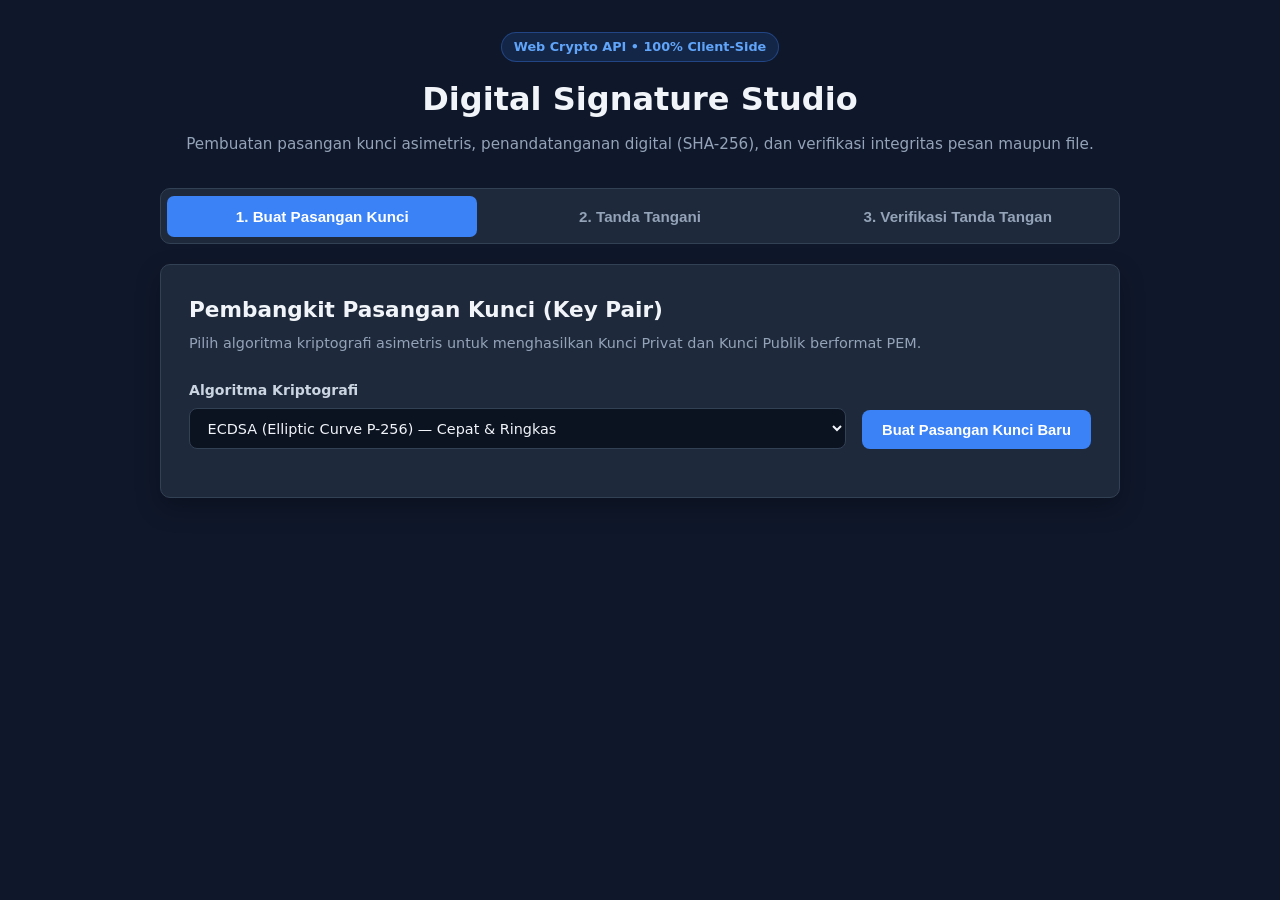
==== index.html @ 4bc34e7a "terbaru" ====
<!DOCTYPE html>
<html lang="id">
<head>
  <meta charset="UTF-8" />
  <meta name="viewport" content="width=device-width, initial-scale=1.0" />
  <title>Digital Signature Studio — Web Crypto API</title>
  <link rel="stylesheet" href="style.css" />
</head>
<body>
  <div class="container">
    <header class="app-header">
      <div class="badge">Web Crypto API • 100% Client-Side</div>
      <h1>Digital Signature Studio</h1>
      <p>Pembuatan pasangan kunci asimetris, penandatanganan digital (SHA-256), dan verifikasi integritas pesan maupun file.</p>
    </header>

    <!-- Navigasi Tab -->
    <nav class="tabs" role="tablist">
      <button class="tab-btn active" data-tab="tab-keygen">1. Buat Pasangan Kunci</button>
      <button class="tab-btn" data-tab="tab-sign">2. Tanda Tangani</button>
      <button class="tab-btn" data-tab="tab-verify">3. Verifikasi Tanda Tangan</button>
    </nav>

    <!-- TAB 1: KEY GENERATION -->
    <section id="tab-keygen" class="tab-panel active">
      <div class="card">
        <h2>Pembangkit Pasangan Kunci (Key Pair)</h2>
        <p class="subtitle">Pilih algoritma kriptografi asimetris untuk menghasilkan Kunci Privat dan Kunci Publik berformat PEM.</p>

        <div class="control-row">
          <div class="form-group">
            <label for="keygen-algo">Algoritma Kriptografi</label>
            <select id="keygen-algo">
              <option value="ECDSA">ECDSA (Elliptic Curve P-256) — Cepat & Ringkas</option>
              <option value="RSA-PSS">RSA-PSS (2048-bit) — Standar Klasik</option>
            </select>
          </div>
          <button id="btn-generate-keys" class="btn primary">Buat Pasangan Kunci Baru</button>
        </div>

        <div id="keygen-output" class="hidden">
          <div class="grid-2">
            <div class="form-group">
              <div class="label-row">
                <label for="gen-public-key">Kunci Publik (Public Key - SPKI PEM)</label>
                <div class="mini-actions">
                  <button class="btn-sm" data-copy="gen-public-key">Salin</button>
                  <button class="btn-sm" id="dl-public-key">Unduh .pem</button>
                </div>
              </div>
              <textarea id="gen-public-key" rows="9" readonly></textarea>
            </div>

            <div class="form-group">
              <div class="label-row">
                <label for="gen-private-key">Kunci Privat (Private Key - PKCS#8 PEM)</label>
                <div class="mini-actions">
                  <button class="btn-sm" data-copy="gen-private-key">Salin</button>
                  <button class="btn-sm" id="dl-private-key">Unduh .pem</button>
                </div>
              </div>
              <textarea id="gen-private-key" rows="9" readonly></textarea>
            </div>
          </div>

          <div class="action-bar">
            <button id="btn-autofill-keys" class="btn secondary">Gunakan Kunci Ini di Tab Tanda Tangan & Verifikasi →</button>
          </div>
        </div>
      </div>
    </section>

    <!-- TAB 2: SIGNING -->
    <section id="tab-sign" class="tab-panel">
      <div class="card">
        <h2>Tanda Tangani Pesan atau File</h2>
        <p class="subtitle">Data akan di-hash menggunakan <strong>SHA-256</strong> lalu dienkripsi dengan Kunci Privat Anda.</p>

        <div class="grid-2">
          <div class="form-group">
            <label for="sign-algo">Algoritma Kunci</label>
            <select id="sign-algo">
              <option value="ECDSA">ECDSA (P-256)</option>
              <option value="RSA-PSS">RSA-PSS (2048-bit)</option>
            </select>
          </div>
          <div class="form-group">
            <label>Jenis Input Data</label>
            <div class="radio-group">
              <label><input type="radio" name="sign-input-type" value="text" checked /> Teks Pesan</label>
              <label><input type="radio" name="sign-input-type" value="file" /> File / Dokumen</label>
            </div>
          </div>
        </div>

        <div id="sign-text-box" class="form-group">
          <label for="sign-message">Pesan yang Akan Ditandatangani</label>
          <textarea id="sign-message" rows="4" placeholder="Ketik pesan atau isi dokumen di sini...">Saya menyetujui transaksi sebesar Rp 5.000.000 pada tanggal 24 November 2026.</textarea>
        </div>

        <div id="sign-file-box" class="form-group hidden">
          <label for="sign-file">Pilih File</label>
          <input type="file" id="sign-file" />
          <small id="sign-file-info" class="muted">Belum ada file dipilih.</small>
        </div>

        <div class="hash-preview">
          <span>SHA-256 Digest:</span>
          <code id="sign-sha256-preview">-</code>
        </div>

        <div class="form-group">
          <label for="sign-private-key">Kunci Privat Pengirim (PEM)</label>
          <textarea id="sign-private-key" rows="6" placeholder="-----BEGIN PRIVATE KEY----- ..."></textarea>
        </div>

        <button id="btn-sign" class="btn primary">Buat Tanda Tangan Digital</button>

        <div id="sign-result" class="result-box hidden">
          <div class="form-group">
            <div class="label-row">
              <label for="sign-output-b64">Hasil Tanda Tangan (Base64)</label>
              <button class="btn-sm" data-copy="sign-output-b64">Salin Base64</button>
            </div>
            <textarea id="sign-output-b64" rows="3" readonly></textarea>
          </div>

          <div class="form-group">
            <div class="label-row">
              <label for="sign-output-hex">Hasil Tanda Tangan (Hexadecimal)</label>
              <button class="btn-sm" data-copy="sign-output-hex">Salin Hex</button>
            </div>
            <textarea id="sign-output-hex" rows="2" readonly></textarea>
          </div>

          <div class="action-bar">
            <button id="btn-send-to-verify" class="btn secondary">Kirim ke Tab Verifikasi →</button>
            <button id="btn-download-bundle" class="btn outline">Unduh Paket Bukti (.json)</button>
          </div>
        </div>
      </div>
    </section>

    <!-- TAB 3: VERIFY -->
    <section id="tab-verify" class="tab-panel">
      <div class="card">
        <h2>Verifikasi Tanda Tangan Digital</h2>
        <p class="subtitle">Periksa apakah pesan/file benar-benar berasal dari pemilik kunci dan belum dimodifikasi.</p>

        <div class="grid-2">
          <div class="form-group">
            <label for="verify-algo">Algoritma Kunci</label>
            <select id="verify-algo">
              <option value="ECDSA">ECDSA (P-256)</option>
              <option value="RSA-PSS">RSA-PSS (2048-bit)</option>
            </select>
          </div>
          <div class="form-group">
            <label>Jenis Data yang Diverifikasi</label>
            <div class="radio-group">
              <label><input type="radio" name="verify-input-type" value="text" checked /> Teks Pesan</label>
              <label><input type="radio" name="verify-input-type" value="file" /> File / Dokumen</label>
            </div>
          </div>
        </div>

        <div id="verify-text-box" class="form-group">
          <div class="label-row">
            <label for="verify-message">Pesan yang Diterima</label>
            <button id="btn-tamper-test" class="btn-sm warn" title="Ubah 1 karakter untuk menguji deteksi manipulasi">Uji Tampering (Ubah 1 Karakter)</button>
          </div>
          <textarea id="verify-message" rows="4" placeholder="Masukkan pesan yang ingin diverifikasi..."></textarea>
        </div>

        <div id="verify-file-box" class="form-group hidden">
          <label for="verify-file">Pilih File yang Diterima</label>
          <input type="file" id="verify-file" />
          <small id="verify-file-info" class="muted">Belum ada file dipilih.</small>
        </div>

        <div class="form-group">
          <label for="verify-public-key">Kunci Publik Pengirim (PEM)</label>
          <textarea id="verify-public-key" rows="6" placeholder="-----BEGIN PUBLIC KEY----- ..."></textarea>
        </div>

        <div class="form-group">
          <label for="verify-signature">Tanda Tangan Digital (Base64 atau Hex)</label>
          <textarea id="verify-signature" rows="3" placeholder="Tempel tanda tangan digital di sini..."></textarea>
        </div>

        <button id="btn-verify" class="btn primary">Verifikasi Keaslian</button>

        <div id="verify-status" class="status-banner hidden"></div>
      </div>
    </section>

    <div id="toast" class="toast">Tersalin ke clipboard!</div>
  </div>

  <script src="app.js"></script>
</body>
</html>
---- style.css ----
:root {
  --bg: #0f172a;
  --surface: #1e293b;
  --surface-alt: #0b1220;
  --border: #334155;
  --text: #f1f5f9;
  --muted: #94a3b8;
  --primary: #3b82f6;
  --primary-hover: #2563eb;
  --secondary: #10b981;
  --warn: #f59e0b;
  --danger: #ef4444;
  --radius: 10px;
}

* {
  box-sizing: border-box;
  margin: 0;
  padding: 0;
}

body {
  font-family: 'Segoe UI', system-ui, -apple-system, sans-serif;
  background-color: var(--bg);
  color: var(--text);
  line-height: 1.6;
  padding: 2rem 1rem;
}

.container {
  max-width: 960px;
  margin: 0 auto;
}

.app-header {
  text-align: center;
  margin-bottom: 2rem;
}

.badge {
  display: inline-block;
  background: rgba(59, 130, 246, 0.15);
  color: #60a5fa;
  border: 1px solid rgba(59, 130, 246, 0.35);
  padding: 0.25rem 0.75rem;
  border-radius: 999px;
  font-size: 0.8rem;
  font-weight: 600;
  margin-bottom: 0.75rem;
}

.app-header h1 {
  font-size: 2rem;
  margin-bottom: 0.4rem;
}

.app-header p {
  color: var(--muted);
  font-size: 0.95rem;
}

/* Tabs */
.tabs {
  display: flex;
  gap: 0.5rem;
  margin-bottom: 1.25rem;
  background: var(--surface);
  padding: 0.4rem;
  border-radius: var(--radius);
  border: 1px solid var(--border);
}

.tab-btn {
  flex: 1;
  background: transparent;
  border: none;
  color: var(--muted);
  padding: 0.75rem 1rem;
  font-size: 0.95rem;
  font-weight: 600;
  border-radius: 7px;
  cursor: pointer;
  transition: all 0.2s ease;
}

.tab-btn:hover {
  color: var(--text);
  background: rgba(255, 255, 255, 0.04);
}

.tab-btn.active {
  background: var(--primary);
  color: #fff;
}

.tab-panel {
  display: none;
}

.tab-panel.active {
  display: block;
}

/* Card & Form */
.card {
  background: var(--surface);
  border: 1px solid var(--border);
  border-radius: var(--radius);
  padding: 1.75rem;
  box-shadow: 0 10px 25px rgba(0, 0, 0, 0.25);
}

.card h2 {
  font-size: 1.35rem;
  margin-bottom: 0.25rem;
}

.subtitle {
  color: var(--muted);
  font-size: 0.9rem;
  margin-bottom: 1.5rem;
}

.grid-2 {
  display: grid;
  grid-template-columns: 1fr 1fr;
  gap: 1.25rem;
}

.control-row {
  display: flex;
  gap: 1rem;
  align-items: flex-end;
  margin-bottom: 1.25rem;
}

.control-row .form-group {
  flex: 1;
  margin-bottom: 0;
}

.form-group {
  margin-bottom: 1.25rem;
}

label {
  display: block;
  font-size: 0.88rem;
  font-weight: 600;
  margin-bottom: 0.45rem;
  color: #cbd5e1;
}

.label-row {
  display: flex;
  justify-content: space-between;
  align-items: center;
  margin-bottom: 0.45rem;
}

.label-row label {
  margin-bottom: 0;
}

select,
textarea,
input[type="file"] {
  width: 100%;
  background: var(--surface-alt);
  border: 1px solid var(--border);
  color: var(--text);
  border-radius: 8px;
  padding: 0.65rem 0.85rem;
  font-size: 0.9rem;
  font-family: inherit;
}

textarea {
  font-family: 'Consolas', 'Fira Code', monospace;
  font-size: 0.82rem;
  resize: vertical;
}

select:focus,
textarea:focus {
  outline: none;
  border-color: var(--primary);
}

.radio-group {
  display: flex;
  gap: 1.25rem;
  padding: 0.55rem 0;
}

.radio-group label {
  display: flex;
  align-items: center;
  gap: 0.4rem;
  font-weight: 500;
  cursor: pointer;
  margin-bottom: 0;
}

/* Hash Preview */
.hash-preview {
  background: var(--surface-alt);
  border: 1px dashed var(--border);
  padding: 0.7rem 0.9rem;
  border-radius: 8px;
  margin-bottom: 1.25rem;
  font-size: 0.83rem;
  display: flex;
  flex-wrap: wrap;
  gap: 0.5rem;
  align-items: center;
}

.hash-preview span {
  color: var(--muted);
  font-weight: 600;
}

.hash-preview code {
  color: #38bdf8;
  word-break: break-all;
  font-family: 'Consolas', monospace;
}

/* Buttons */
.btn {
  padding: 0.72rem 1.25rem;
  border: none;
  border-radius: 8px;
  font-size: 0.92rem;
  font-weight: 600;
  cursor: pointer;
  transition: background 0.2s ease, transform 0.1s ease;
}

.btn:active {
  transform: scale(0.99);
}

.btn.primary {
  background: var(--primary);
  color: #fff;
}

.btn.primary:hover {
  background: var(--primary-hover);
}

.btn.secondary {
  background: var(--secondary);
  color: #052e16;
}

.btn.secondary:hover {
  background: #059669;
  color: #fff;
}

.btn.outline {
  background: transparent;
  border: 1px solid var(--border);
  color: var(--text);
}

.btn.outline:hover {
  border-color: var(--primary);
  color: #60a5fa;
}

.mini-actions {
  display: flex;
  gap: 0.4rem;
}

.btn-sm {
  background: #334155;
  color: #f8fafc;
  border: none;
  padding: 0.28rem 0.6rem;
  border-radius: 5px;
  font-size: 0.76rem;
  cursor: pointer;
}

.btn-sm:hover {
  background: #475569;
}

.btn-sm.warn {
  background: rgba(245, 158, 11, 0.2);
  color: #fbbf24;
  border: 1px solid rgba(245, 158, 11, 0.4);
}

.action-bar {
  display: flex;
  flex-wrap: wrap;
  gap: 0.75rem;
  margin-top: 1rem;
}

.result-box {
  margin-top: 1.5rem;
  padding-top: 1.5rem;
  border-top: 1px solid var(--border);
}

/* Status Banner */
.status-banner {
  margin-top: 1.5rem;
  padding: 1rem 1.25rem;
  border-radius: 8px;
  font-weight: 600;
  font-size: 0.95rem;
}

.status-banner.valid {
  background: rgba(16, 185, 129, 0.15);
  border: 1px solid var(--secondary);
  color: #34d399;
}

.status-banner.invalid {
  background: rgba(239, 68, 68, 0.15);
  border: 1px solid var(--danger);
  color: #f87171;
}

.muted {
  color: var(--muted);
  display: block;
  margin-top: 0.35rem;
}

.hidden {
  display: none !important;
}

/* Toast */
.toast {
  position: fixed;
  bottom: 1.5rem;
  right: 1.5rem;
  background: #10b981;
  color: #052e16;
  font-weight: 700;
  padding: 0.7rem 1.2rem;
  border-radius: 8px;
  box-shadow: 0 8px 20px rgba(0, 0, 0, 0.4);
  opacity: 0;
  pointer-events: none;
  transition: opacity 0.25s ease;
}

.toast.show {
  opacity: 1;
}

@media (max-width: 720px) {
  .grid-2,
  .control-row,
  .tabs {
    grid-template-columns: 1fr;
    flex-direction: column;
  }
}
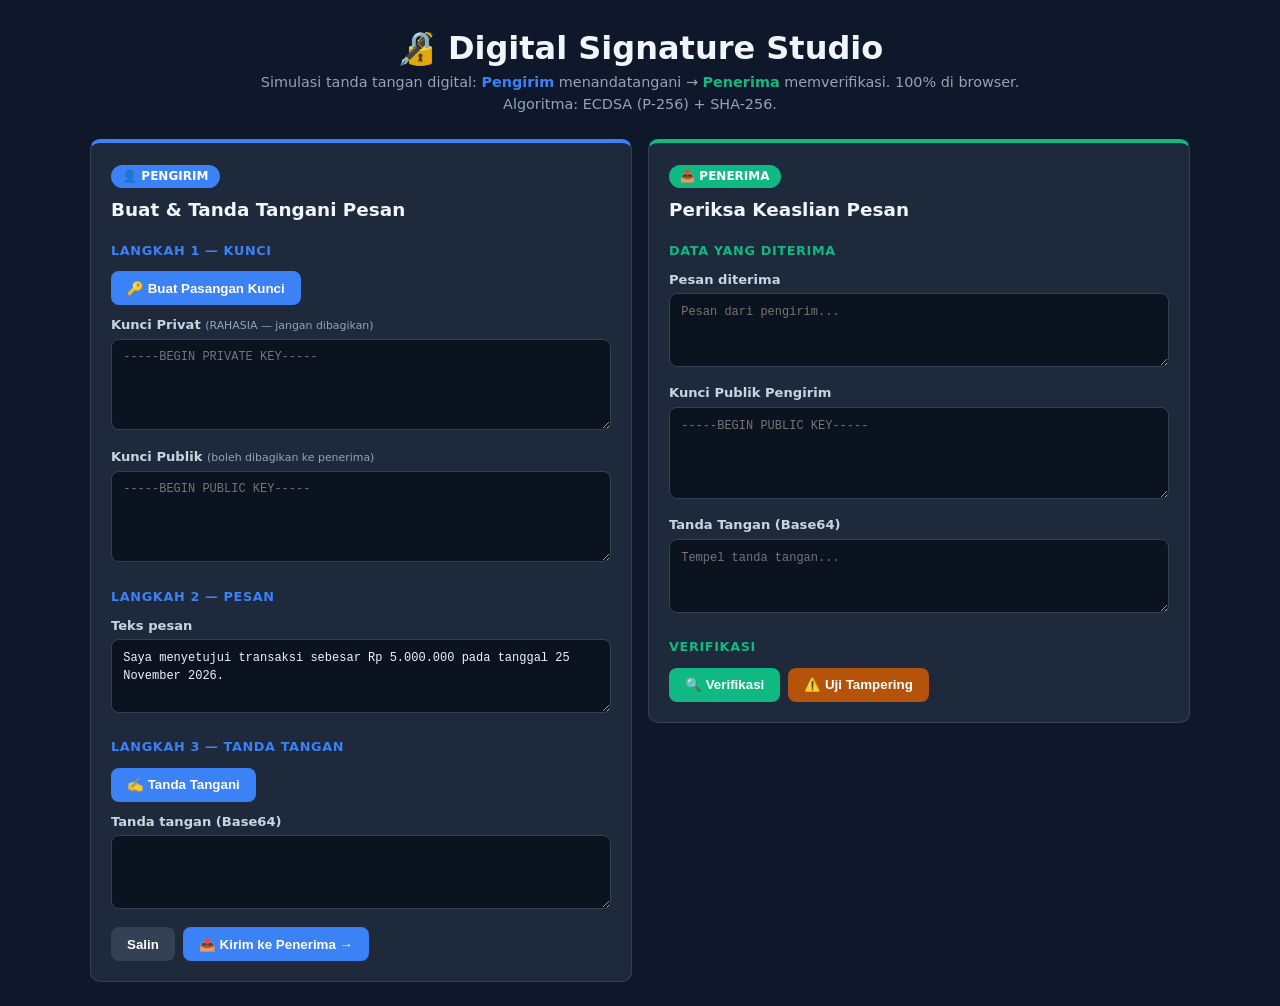
==== commit db443495: "Update app.js, index.html, and style.css" ====
--- a/index.html
+++ b/index.html
@@ -1,202 +1,68 @@
 <!DOCTYPE html>
 <html lang="id">
 <head>
-  <meta charset="UTF-8" />
-  <meta name="viewport" content="width=device-width, initial-scale=1.0" />
-  <title>Digital Signature Studio — Web Crypto API</title>
-  <link rel="stylesheet" href="style.css" />
+<meta charset="UTF-8">
+<meta name="viewport" content="width=device-width, initial-scale=1">
+<title>Digital Signature Studio</title>
+<link rel="stylesheet" href="style.css">
 </head>
 <body>
-  <div class="container">
-    <header class="app-header">
-      <div class="badge">Web Crypto API • 100% Client-Side</div>
-      <h1>Digital Signature Studio</h1>
-      <p>Pembuatan pasangan kunci asimetris, penandatanganan digital (SHA-256), dan verifikasi integritas pesan maupun file.</p>
-    </header>
+<div class="wrap">
+<header>
+  <h1>🔏 Digital Signature Studio</h1>
+  <p>Simulasi tanda tangan digital: <b style="color:var(--s)">Pengirim</b> menandatangani → <b style="color:var(--r)">Penerima</b> memverifikasi. 100% di browser.<br>Algoritma: ECDSA (P-256) + SHA-256.</p>
+</header>
 
-    <!-- Navigasi Tab -->
-    <nav class="tabs" role="tablist">
-      <button class="tab-btn active" data-tab="tab-keygen">1. Buat Pasangan Kunci</button>
-      <button class="tab-btn" data-tab="tab-sign">2. Tanda Tangani</button>
-      <button class="tab-btn" data-tab="tab-verify">3. Verifikasi Tanda Tangan</button>
-    </nav>
+<div class="grid">
+  <!-- PENGIRIM -->
+  <section class="card sender">
+    <span class="role">👤 PENGIRIM</span>
+    <h2>Buat & Tanda Tangani Pesan</h2>
 
-    <!-- TAB 1: KEY GENERATION -->
-    <section id="tab-keygen" class="tab-panel active">
-      <div class="card">
-        <h2>Pembangkit Pasangan Kunci (Key Pair)</h2>
-        <p class="subtitle">Pilih algoritma kriptografi asimetris untuk menghasilkan Kunci Privat dan Kunci Publik berformat PEM.</p>
+    <h3>Langkah 1 — Kunci</h3>
+    <div class="row"><button id="gen">🔑 Buat Pasangan Kunci</button></div>
+    <label>Kunci Privat <small>(RAHASIA — jangan dibagikan)</small></label>
+    <textarea id="s-priv" rows="4" placeholder="-----BEGIN PRIVATE KEY-----"></textarea>
+    <label>Kunci Publik <small>(boleh dibagikan ke penerima)</small></label>
+    <textarea id="s-pub" rows="4" placeholder="-----BEGIN PUBLIC KEY-----"></textarea>
 
-        <div class="control-row">
-          <div class="form-group">
-            <label for="keygen-algo">Algoritma Kriptografi</label>
-            <select id="keygen-algo">
-              <option value="ECDSA">ECDSA (Elliptic Curve P-256) — Cepat & Ringkas</option>
-              <option value="RSA-PSS">RSA-PSS (2048-bit) — Standar Klasik</option>
-            </select>
-          </div>
-          <button id="btn-generate-keys" class="btn primary">Buat Pasangan Kunci Baru</button>
-        </div>
+    <h3>Langkah 2 — Pesan</h3>
+    <label>Teks pesan</label>
+    <textarea id="s-msg" rows="3">Saya menyetujui transaksi sebesar Rp 5.000.000 pada tanggal 25 November 2026.</textarea>
 
-        <div id="keygen-output" class="hidden">
-          <div class="grid-2">
-            <div class="form-group">
-              <div class="label-row">
-                <label for="gen-public-key">Kunci Publik (Public Key - SPKI PEM)</label>
-                <div class="mini-actions">
-                  <button class="btn-sm" data-copy="gen-public-key">Salin</button>
-                  <button class="btn-sm" id="dl-public-key">Unduh .pem</button>
-                </div>
-              </div>
-              <textarea id="gen-public-key" rows="9" readonly></textarea>
-            </div>
+    <h3>Langkah 3 — Tanda Tangan</h3>
+    <div class="row"><button id="sign">✍️ Tanda Tangani</button></div>
+    <label>Tanda tangan (Base64)</label>
+    <textarea id="s-sig" rows="3" readonly></textarea>
+    <div class="row">
+      <button class="ghost" onclick="navigator.clipboard.writeText($('s-sig').value)">Salin</button>
+      <button id="send">📤 Kirim ke Penerima →</button>
+    </div>
+  </section>
 
-            <div class="form-group">
-              <div class="label-row">
-                <label for="gen-private-key">Kunci Privat (Private Key - PKCS#8 PEM)</label>
-                <div class="mini-actions">
-                  <button class="btn-sm" data-copy="gen-private-key">Salin</button>
-                  <button class="btn-sm" id="dl-private-key">Unduh .pem</button>
-                </div>
-              </div>
-              <textarea id="gen-private-key" rows="9" readonly></textarea>
-            </div>
-          </div>
+  <!-- PENERIMA -->
+  <section class="card receiver" id="receiver">
+    <span class="role">📥 PENERIMA</span>
+    <h2>Periksa Keaslian Pesan</h2>
 
-          <div class="action-bar">
-            <button id="btn-autofill-keys" class="btn secondary">Gunakan Kunci Ini di Tab Tanda Tangan & Verifikasi →</button>
-          </div>
-        </div>
-      </div>
-    </section>
+    <h3>Data yang diterima</h3>
+    <label>Pesan diterima</label>
+    <textarea id="r-msg" rows="3" placeholder="Pesan dari pengirim..."></textarea>
+    <label>Kunci Publik Pengirim</label>
+    <textarea id="r-pub" rows="4" placeholder="-----BEGIN PUBLIC KEY-----"></textarea>
+    <label>Tanda Tangan (Base64)</label>
+    <textarea id="r-sig" rows="3" placeholder="Tempel tanda tangan..."></textarea>
 
-    <!-- TAB 2: SIGNING -->
-    <section id="tab-sign" class="tab-panel">
-      <div class="card">
-        <h2>Tanda Tangani Pesan atau File</h2>
-        <p class="subtitle">Data akan di-hash menggunakan <strong>SHA-256</strong> lalu dienkripsi dengan Kunci Privat Anda.</p>
+    <h3>Verifikasi</h3>
+    <div class="row">
+      <button id="verify">🔍 Verifikasi</button>
+      <button id="tamper" class="warn" title="Ubah 1 karakter pesan untuk menguji deteksi manipulasi">⚠️ Uji Tampering</button>
+    </div>
+    <div id="status" class="hidden"></div>
+  </section>
+</div>
+</div>
 
-        <div class="grid-2">
-          <div class="form-group">
-            <label for="sign-algo">Algoritma Kunci</label>
-            <select id="sign-algo">
-              <option value="ECDSA">ECDSA (P-256)</option>
-              <option value="RSA-PSS">RSA-PSS (2048-bit)</option>
-            </select>
-          </div>
-          <div class="form-group">
-            <label>Jenis Input Data</label>
-            <div class="radio-group">
-              <label><input type="radio" name="sign-input-type" value="text" checked /> Teks Pesan</label>
-              <label><input type="radio" name="sign-input-type" value="file" /> File / Dokumen</label>
-            </div>
-          </div>
-        </div>
-
-        <div id="sign-text-box" class="form-group">
-          <label for="sign-message">Pesan yang Akan Ditandatangani</label>
-          <textarea id="sign-message" rows="4" placeholder="Ketik pesan atau isi dokumen di sini...">Saya menyetujui transaksi sebesar Rp 5.000.000 pada tanggal 24 November 2026.</textarea>
-        </div>
-
-        <div id="sign-file-box" class="form-group hidden">
-          <label for="sign-file">Pilih File</label>
-          <input type="file" id="sign-file" />
-          <small id="sign-file-info" class="muted">Belum ada file dipilih.</small>
-        </div>
-
-        <div class="hash-preview">
-          <span>SHA-256 Digest:</span>
-          <code id="sign-sha256-preview">-</code>
-        </div>
-
-        <div class="form-group">
-          <label for="sign-private-key">Kunci Privat Pengirim (PEM)</label>
-          <textarea id="sign-private-key" rows="6" placeholder="-----BEGIN PRIVATE KEY----- ..."></textarea>
-        </div>
-
-        <button id="btn-sign" class="btn primary">Buat Tanda Tangan Digital</button>
-
-        <div id="sign-result" class="result-box hidden">
-          <div class="form-group">
-            <div class="label-row">
-              <label for="sign-output-b64">Hasil Tanda Tangan (Base64)</label>
-              <button class="btn-sm" data-copy="sign-output-b64">Salin Base64</button>
-            </div>
-            <textarea id="sign-output-b64" rows="3" readonly></textarea>
-          </div>
-
-          <div class="form-group">
-            <div class="label-row">
-              <label for="sign-output-hex">Hasil Tanda Tangan (Hexadecimal)</label>
-              <button class="btn-sm" data-copy="sign-output-hex">Salin Hex</button>
-            </div>
-            <textarea id="sign-output-hex" rows="2" readonly></textarea>
-          </div>
-
-          <div class="action-bar">
-            <button id="btn-send-to-verify" class="btn secondary">Kirim ke Tab Verifikasi →</button>
-            <button id="btn-download-bundle" class="btn outline">Unduh Paket Bukti (.json)</button>
-          </div>
-        </div>
-      </div>
-    </section>
-
-    <!-- TAB 3: VERIFY -->
-    <section id="tab-verify" class="tab-panel">
-      <div class="card">
-        <h2>Verifikasi Tanda Tangan Digital</h2>
-        <p class="subtitle">Periksa apakah pesan/file benar-benar berasal dari pemilik kunci dan belum dimodifikasi.</p>
-
-        <div class="grid-2">
-          <div class="form-group">
-            <label for="verify-algo">Algoritma Kunci</label>
-            <select id="verify-algo">
-              <option value="ECDSA">ECDSA (P-256)</option>
-              <option value="RSA-PSS">RSA-PSS (2048-bit)</option>
-            </select>
-          </div>
-          <div class="form-group">
-            <label>Jenis Data yang Diverifikasi</label>
-            <div class="radio-group">
-              <label><input type="radio" name="verify-input-type" value="text" checked /> Teks Pesan</label>
-              <label><input type="radio" name="verify-input-type" value="file" /> File / Dokumen</label>
-            </div>
-          </div>
-        </div>
-
-        <div id="verify-text-box" class="form-group">
-          <div class="label-row">
-            <label for="verify-message">Pesan yang Diterima</label>
-            <button id="btn-tamper-test" class="btn-sm warn" title="Ubah 1 karakter untuk menguji deteksi manipulasi">Uji Tampering (Ubah 1 Karakter)</button>
-          </div>
-          <textarea id="verify-message" rows="4" placeholder="Masukkan pesan yang ingin diverifikasi..."></textarea>
-        </div>
-
-        <div id="verify-file-box" class="form-group hidden">
-          <label for="verify-file">Pilih File yang Diterima</label>
-          <input type="file" id="verify-file" />
-          <small id="verify-file-info" class="muted">Belum ada file dipilih.</small>
-        </div>
-
-        <div class="form-group">
-          <label for="verify-public-key">Kunci Publik Pengirim (PEM)</label>
-          <textarea id="verify-public-key" rows="6" placeholder="-----BEGIN PUBLIC KEY----- ..."></textarea>
-        </div>
-
-        <div class="form-group">
-          <label for="verify-signature">Tanda Tangan Digital (Base64 atau Hex)</label>
-          <textarea id="verify-signature" rows="3" placeholder="Tempel tanda tangan digital di sini..."></textarea>
-        </div>
-
-        <button id="btn-verify" class="btn primary">Verifikasi Keaslian</button>
-
-        <div id="verify-status" class="status-banner hidden"></div>
-      </div>
-    </section>
-
-    <div id="toast" class="toast">Tersalin ke clipboard!</div>
-  </div>
-
-  <script src="app.js"></script>
+<script src="app.js"></script>
 </body>
-</html>+</html>
--- a/style.css
+++ b/style.css
@@ -1,371 +1,28 @@
-:root {
-  --bg: #0f172a;
-  --surface: #1e293b;
-  --surface-alt: #0b1220;
-  --border: #334155;
-  --text: #f1f5f9;
-  --muted: #94a3b8;
-  --primary: #3b82f6;
-  --primary-hover: #2563eb;
-  --secondary: #10b981;
-  --warn: #f59e0b;
-  --danger: #ef4444;
-  --radius: 10px;
-}
-
-* {
-  box-sizing: border-box;
-  margin: 0;
-  padding: 0;
-}
-
-body {
-  font-family: 'Segoe UI', system-ui, -apple-system, sans-serif;
-  background-color: var(--bg);
-  color: var(--text);
-  line-height: 1.6;
-  padding: 2rem 1rem;
-}
-
-.container {
-  max-width: 960px;
-  margin: 0 auto;
-}
-
-.app-header {
-  text-align: center;
-  margin-bottom: 2rem;
-}
-
-.badge {
-  display: inline-block;
-  background: rgba(59, 130, 246, 0.15);
-  color: #60a5fa;
-  border: 1px solid rgba(59, 130, 246, 0.35);
-  padding: 0.25rem 0.75rem;
-  border-radius: 999px;
-  font-size: 0.8rem;
-  font-weight: 600;
-  margin-bottom: 0.75rem;
-}
-
-.app-header h1 {
-  font-size: 2rem;
-  margin-bottom: 0.4rem;
-}
-
-.app-header p {
-  color: var(--muted);
-  font-size: 0.95rem;
-}
-
-/* Tabs */
-.tabs {
-  display: flex;
-  gap: 0.5rem;
-  margin-bottom: 1.25rem;
-  background: var(--surface);
-  padding: 0.4rem;
-  border-radius: var(--radius);
-  border: 1px solid var(--border);
-}
-
-.tab-btn {
-  flex: 1;
-  background: transparent;
-  border: none;
-  color: var(--muted);
-  padding: 0.75rem 1rem;
-  font-size: 0.95rem;
-  font-weight: 600;
-  border-radius: 7px;
-  cursor: pointer;
-  transition: all 0.2s ease;
-}
-
-.tab-btn:hover {
-  color: var(--text);
-  background: rgba(255, 255, 255, 0.04);
-}
-
-.tab-btn.active {
-  background: var(--primary);
-  color: #fff;
-}
-
-.tab-panel {
-  display: none;
-}
-
-.tab-panel.active {
-  display: block;
-}
-
-/* Card & Form */
-.card {
-  background: var(--surface);
-  border: 1px solid var(--border);
-  border-radius: var(--radius);
-  padding: 1.75rem;
-  box-shadow: 0 10px 25px rgba(0, 0, 0, 0.25);
-}
-
-.card h2 {
-  font-size: 1.35rem;
-  margin-bottom: 0.25rem;
-}
-
-.subtitle {
-  color: var(--muted);
-  font-size: 0.9rem;
-  margin-bottom: 1.5rem;
-}
-
-.grid-2 {
-  display: grid;
-  grid-template-columns: 1fr 1fr;
-  gap: 1.25rem;
-}
-
-.control-row {
-  display: flex;
-  gap: 1rem;
-  align-items: flex-end;
-  margin-bottom: 1.25rem;
-}
-
-.control-row .form-group {
-  flex: 1;
-  margin-bottom: 0;
-}
-
-.form-group {
-  margin-bottom: 1.25rem;
-}
-
-label {
-  display: block;
-  font-size: 0.88rem;
-  font-weight: 600;
-  margin-bottom: 0.45rem;
-  color: #cbd5e1;
-}
-
-.label-row {
-  display: flex;
-  justify-content: space-between;
-  align-items: center;
-  margin-bottom: 0.45rem;
-}
-
-.label-row label {
-  margin-bottom: 0;
-}
-
-select,
-textarea,
-input[type="file"] {
-  width: 100%;
-  background: var(--surface-alt);
-  border: 1px solid var(--border);
-  color: var(--text);
-  border-radius: 8px;
-  padding: 0.65rem 0.85rem;
-  font-size: 0.9rem;
-  font-family: inherit;
-}
-
-textarea {
-  font-family: 'Consolas', 'Fira Code', monospace;
-  font-size: 0.82rem;
-  resize: vertical;
-}
-
-select:focus,
-textarea:focus {
-  outline: none;
-  border-color: var(--primary);
-}
-
-.radio-group {
-  display: flex;
-  gap: 1.25rem;
-  padding: 0.55rem 0;
-}
-
-.radio-group label {
-  display: flex;
-  align-items: center;
-  gap: 0.4rem;
-  font-weight: 500;
-  cursor: pointer;
-  margin-bottom: 0;
-}
-
-/* Hash Preview */
-.hash-preview {
-  background: var(--surface-alt);
-  border: 1px dashed var(--border);
-  padding: 0.7rem 0.9rem;
-  border-radius: 8px;
-  margin-bottom: 1.25rem;
-  font-size: 0.83rem;
-  display: flex;
-  flex-wrap: wrap;
-  gap: 0.5rem;
-  align-items: center;
-}
-
-.hash-preview span {
-  color: var(--muted);
-  font-weight: 600;
-}
-
-.hash-preview code {
-  color: #38bdf8;
-  word-break: break-all;
-  font-family: 'Consolas', monospace;
-}
-
-/* Buttons */
-.btn {
-  padding: 0.72rem 1.25rem;
-  border: none;
-  border-radius: 8px;
-  font-size: 0.92rem;
-  font-weight: 600;
-  cursor: pointer;
-  transition: background 0.2s ease, transform 0.1s ease;
-}
-
-.btn:active {
-  transform: scale(0.99);
-}
-
-.btn.primary {
-  background: var(--primary);
-  color: #fff;
-}
-
-.btn.primary:hover {
-  background: var(--primary-hover);
-}
-
-.btn.secondary {
-  background: var(--secondary);
-  color: #052e16;
-}
-
-.btn.secondary:hover {
-  background: #059669;
-  color: #fff;
-}
-
-.btn.outline {
-  background: transparent;
-  border: 1px solid var(--border);
-  color: var(--text);
-}
-
-.btn.outline:hover {
-  border-color: var(--primary);
-  color: #60a5fa;
-}
-
-.mini-actions {
-  display: flex;
-  gap: 0.4rem;
-}
-
-.btn-sm {
-  background: #334155;
-  color: #f8fafc;
-  border: none;
-  padding: 0.28rem 0.6rem;
-  border-radius: 5px;
-  font-size: 0.76rem;
-  cursor: pointer;
-}
-
-.btn-sm:hover {
-  background: #475569;
-}
-
-.btn-sm.warn {
-  background: rgba(245, 158, 11, 0.2);
-  color: #fbbf24;
-  border: 1px solid rgba(245, 158, 11, 0.4);
-}
-
-.action-bar {
-  display: flex;
-  flex-wrap: wrap;
-  gap: 0.75rem;
-  margin-top: 1rem;
-}
-
-.result-box {
-  margin-top: 1.5rem;
-  padding-top: 1.5rem;
-  border-top: 1px solid var(--border);
-}
-
-/* Status Banner */
-.status-banner {
-  margin-top: 1.5rem;
-  padding: 1rem 1.25rem;
-  border-radius: 8px;
-  font-weight: 600;
-  font-size: 0.95rem;
-}
-
-.status-banner.valid {
-  background: rgba(16, 185, 129, 0.15);
-  border: 1px solid var(--secondary);
-  color: #34d399;
-}
-
-.status-banner.invalid {
-  background: rgba(239, 68, 68, 0.15);
-  border: 1px solid var(--danger);
-  color: #f87171;
-}
-
-.muted {
-  color: var(--muted);
-  display: block;
-  margin-top: 0.35rem;
-}
-
-.hidden {
-  display: none !important;
-}
-
-/* Toast */
-.toast {
-  position: fixed;
-  bottom: 1.5rem;
-  right: 1.5rem;
-  background: #10b981;
-  color: #052e16;
-  font-weight: 700;
-  padding: 0.7rem 1.2rem;
-  border-radius: 8px;
-  box-shadow: 0 8px 20px rgba(0, 0, 0, 0.4);
-  opacity: 0;
-  pointer-events: none;
-  transition: opacity 0.25s ease;
-}
-
-.toast.show {
-  opacity: 1;
-}
-
-@media (max-width: 720px) {
-  .grid-2,
-  .control-row,
-  .tabs {
-    grid-template-columns: 1fr;
-    flex-direction: column;
-  }
-}+:root{--bg:#0f172a;--card:#1e293b;--in:#0b1220;--bd:#334155;--tx:#f1f5f9;--mu:#94a3b8;--s:#3b82f6;--r:#10b981}
+*{box-sizing:border-box;margin:0;padding:0}
+body{font-family:system-ui,sans-serif;background:var(--bg);color:var(--tx);padding:1.5rem 1rem;line-height:1.5}
+.wrap{max-width:1100px;margin:auto}
+header{text-align:center;margin-bottom:1.5rem}
+header p{color:var(--mu);font-size:.9rem}
+.grid{display:grid;grid-template-columns:1fr 1fr;gap:1rem;align-items:start}
+.card{background:var(--card);border:1px solid var(--bd);border-top:4px solid var(--c);border-radius:10px;padding:1.25rem}
+.sender{--c:var(--s)}.receiver{--c:var(--r)}
+.role{display:inline-block;background:var(--c);color:#fff;font-weight:700;font-size:.75rem;padding:.15rem .7rem;border-radius:99px;margin-bottom:.5rem}
+h2{font-size:1.15rem;margin-bottom:1rem}
+h3{font-size:.8rem;color:var(--c);text-transform:uppercase;letter-spacing:.05em;margin:1.1rem 0 .5rem}
+label{display:block;font-size:.82rem;font-weight:600;color:#cbd5e1;margin:.6rem 0 .25rem}
+label small{color:var(--mu);font-weight:400}
+select,textarea,input[type=file]{width:100%;background:var(--in);border:1px solid var(--bd);color:var(--tx);border-radius:8px;padding:.55rem .7rem;font:inherit;font-size:.85rem}
+textarea{font-family:Consolas,monospace;font-size:.75rem;resize:vertical}
+.row{display:flex;gap:.5rem;flex-wrap:wrap;margin-top:.7rem}
+button{border:0;border-radius:8px;padding:.6rem 1rem;font-weight:600;cursor:pointer;color:#fff;background:var(--c)}
+button:hover{filter:brightness(1.15)}
+button.ghost{background:#334155}
+button.warn{background:#b45309}
+.mid{grid-column:1/-1;text-align:center}
+#status{margin-top:1rem;padding:.9rem 1rem;border-radius:8px;font-weight:600;font-size:.9rem}
+.ok{background:#10b98126;border:1px solid var(--r);color:#34d399}
+.bad{background:#ef444426;border:1px solid #ef4444;color:#f87171}
+.info{background:#3b82f626;border:1px solid var(--s);color:#93c5fd}
+.hidden{display:none}
+@media(max-width:760px){.grid{grid-template-columns:1fr}}
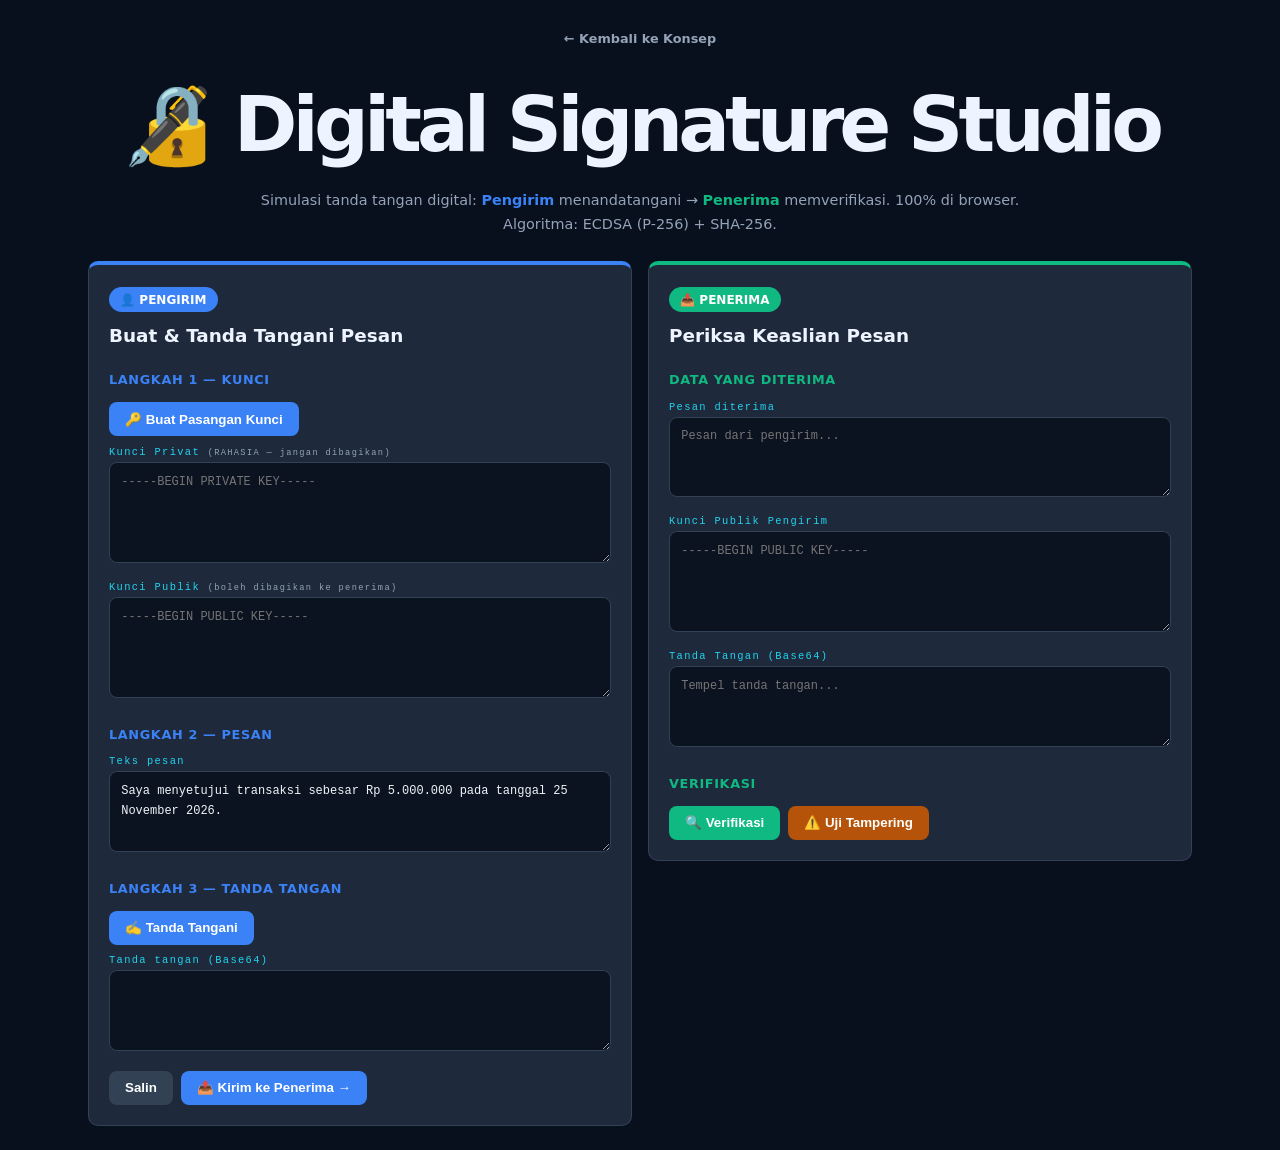
==== commit d1c008d8: "menambahkan tombol balik" ====
--- a/index.html
+++ b/index.html
@@ -1,68 +1,87 @@
 <!DOCTYPE html>
 <html lang="id">
 <head>
-<meta charset="UTF-8">
-<meta name="viewport" content="width=device-width, initial-scale=1">
-<title>Digital Signature Studio</title>
-<link rel="stylesheet" href="style.css">
+    <meta charset="UTF-8">
+    <meta name="viewport" content="width=device-width, initial-scale=1.0">
+    <title>Digital Signature Studio</title>
+    <link rel="stylesheet" href="style.css">
 </head>
 <body>
-<div class="wrap">
-<header>
-  <h1>🔏 Digital Signature Studio</h1>
-  <p>Simulasi tanda tangan digital: <b style="color:var(--s)">Pengirim</b> menandatangani → <b style="color:var(--r)">Penerima</b> memverifikasi. 100% di browser.<br>Algoritma: ECDSA (P-256) + SHA-256.</p>
-</header>
+    <div class="wrap">
+    <header>
+        <a class="back" href="konsep.html">← Kembali ke Konsep</a>
+        <h1>🔏 Digital Signature Studio</h1>
+        <p>
+            Simulasi tanda tangan digital: 
+            <b style="color: var(--s)">Pengirim</b> menandatangani → 
+            <b style="color: var(--r)">Penerima</b> memverifikasi. 100% di browser.<br>
+            Algoritma: ECDSA (P-256) + SHA-256.
+        </p>
+    </header>
 
-<div class="grid">
-  <!-- PENGIRIM -->
-  <section class="card sender">
-    <span class="role">👤 PENGIRIM</span>
-    <h2>Buat & Tanda Tangani Pesan</h2>
+    <div class="grid">
+        <!-- PENGIRIM -->
+        <section class="card sender">
+        <span class="role">👤 PENGIRIM</span>
+        <h2>Buat &amp; Tanda Tangani Pesan</h2>
 
-    <h3>Langkah 1 — Kunci</h3>
-    <div class="row"><button id="gen">🔑 Buat Pasangan Kunci</button></div>
-    <label>Kunci Privat <small>(RAHASIA — jangan dibagikan)</small></label>
-    <textarea id="s-priv" rows="4" placeholder="-----BEGIN PRIVATE KEY-----"></textarea>
-    <label>Kunci Publik <small>(boleh dibagikan ke penerima)</small></label>
-    <textarea id="s-pub" rows="4" placeholder="-----BEGIN PUBLIC KEY-----"></textarea>
+        <h3>Langkah 1 — Kunci</h3>
+        <div class="row">
+            <button id="gen">🔑 Buat Pasangan Kunci</button>
+        </div>
 
-    <h3>Langkah 2 — Pesan</h3>
-    <label>Teks pesan</label>
-    <textarea id="s-msg" rows="3">Saya menyetujui transaksi sebesar Rp 5.000.000 pada tanggal 25 November 2026.</textarea>
+        <label for="s-priv">Kunci Privat <small>(RAHASIA — jangan dibagikan)</small></label>
+        <textarea id="s-priv" rows="4" placeholder="-----BEGIN PRIVATE KEY-----"></textarea>
 
-    <h3>Langkah 3 — Tanda Tangan</h3>
-    <div class="row"><button id="sign">✍️ Tanda Tangani</button></div>
-    <label>Tanda tangan (Base64)</label>
-    <textarea id="s-sig" rows="3" readonly></textarea>
-    <div class="row">
-      <button class="ghost" onclick="navigator.clipboard.writeText($('s-sig').value)">Salin</button>
-      <button id="send">📤 Kirim ke Penerima →</button>
+        <label for="s-pub">Kunci Publik <small>(boleh dibagikan ke penerima)</small></label>
+        <textarea id="s-pub" rows="4" placeholder="-----BEGIN PUBLIC KEY-----"></textarea>
+
+        <h3>Langkah 2 — Pesan</h3>
+        <label for="s-msg">Teks pesan</label>
+        <textarea id="s-msg" rows="3">Saya menyetujui transaksi sebesar Rp 5.000.000 pada tanggal 25 November 2026.</textarea>
+
+        <h3>Langkah 3 — Tanda Tangan</h3>
+        <div class="row">
+            <button id="sign">✍️ Tanda Tangani</button>
+        </div>
+
+        <label for="s-sig">Tanda tangan (Base64)</label>
+        <textarea id="s-sig" rows="3" readonly></textarea>
+
+        <div class="row">
+            <button class="ghost" onclick="navigator.clipboard.writeText($('s-sig').value)">Salin</button>
+            <button id="send">📤 Kirim ke Penerima →</button>
+        </div>
+        </section>
+
+        <!-- PENERIMA -->
+        <section class="card receiver" id="receiver">
+        <span class="role">📥 PENERIMA</span>
+        <h2>Periksa Keaslian Pesan</h2>
+
+        <h3>Data yang diterima</h3>
+        <label for="r-msg">Pesan diterima</label>
+        <textarea id="r-msg" rows="3" placeholder="Pesan dari pengirim..."></textarea>
+
+        <label for="r-pub">Kunci Publik Pengirim</label>
+        <textarea id="r-pub" rows="4" placeholder="-----BEGIN PUBLIC KEY-----"></textarea>
+
+        <label for="r-sig">Tanda Tangan (Base64)</label>
+        <textarea id="r-sig" rows="3" placeholder="Tempel tanda tangan..."></textarea>
+
+        <h3>Verifikasi</h3>
+        <div class="row">
+            <button id="verify">🔍 Verifikasi</button>
+            <button id="tamper" class="warn" title="Ubah 1 karakter pesan untuk menguji deteksi manipulasi">
+            ⚠️ Uji Tampering
+            </button>
+        </div>
+
+        <div id="status" class="hidden"></div>
+        </section>
     </div>
-  </section>
+    </div>
 
-  <!-- PENERIMA -->
-  <section class="card receiver" id="receiver">
-    <span class="role">📥 PENERIMA</span>
-    <h2>Periksa Keaslian Pesan</h2>
-
-    <h3>Data yang diterima</h3>
-    <label>Pesan diterima</label>
-    <textarea id="r-msg" rows="3" placeholder="Pesan dari pengirim..."></textarea>
-    <label>Kunci Publik Pengirim</label>
-    <textarea id="r-pub" rows="4" placeholder="-----BEGIN PUBLIC KEY-----"></textarea>
-    <label>Tanda Tangan (Base64)</label>
-    <textarea id="r-sig" rows="3" placeholder="Tempel tanda tangan..."></textarea>
-
-    <h3>Verifikasi</h3>
-    <div class="row">
-      <button id="verify">🔍 Verifikasi</button>
-      <button id="tamper" class="warn" title="Ubah 1 karakter pesan untuk menguji deteksi manipulasi">⚠️ Uji Tampering</button>
-    </div>
-    <div id="status" class="hidden"></div>
-  </section>
-</div>
-</div>
-
-<script src="app.js"></script>
+    <script src="app.js"></script>
 </body>
-</html>
+</html>
--- a/style.css
+++ b/style.css
@@ -1,28 +1,1256 @@
-:root{--bg:#0f172a;--card:#1e293b;--in:#0b1220;--bd:#334155;--tx:#f1f5f9;--mu:#94a3b8;--s:#3b82f6;--r:#10b981}
-*{box-sizing:border-box;margin:0;padding:0}
-body{font-family:system-ui,sans-serif;background:var(--bg);color:var(--tx);padding:1.5rem 1rem;line-height:1.5}
-.wrap{max-width:1100px;margin:auto}
-header{text-align:center;margin-bottom:1.5rem}
-header p{color:var(--mu);font-size:.9rem}
-.grid{display:grid;grid-template-columns:1fr 1fr;gap:1rem;align-items:start}
-.card{background:var(--card);border:1px solid var(--bd);border-top:4px solid var(--c);border-radius:10px;padding:1.25rem}
-.sender{--c:var(--s)}.receiver{--c:var(--r)}
-.role{display:inline-block;background:var(--c);color:#fff;font-weight:700;font-size:.75rem;padding:.15rem .7rem;border-radius:99px;margin-bottom:.5rem}
-h2{font-size:1.15rem;margin-bottom:1rem}
-h3{font-size:.8rem;color:var(--c);text-transform:uppercase;letter-spacing:.05em;margin:1.1rem 0 .5rem}
-label{display:block;font-size:.82rem;font-weight:600;color:#cbd5e1;margin:.6rem 0 .25rem}
-label small{color:var(--mu);font-weight:400}
-select,textarea,input[type=file]{width:100%;background:var(--in);border:1px solid var(--bd);color:var(--tx);border-radius:8px;padding:.55rem .7rem;font:inherit;font-size:.85rem}
-textarea{font-family:Consolas,monospace;font-size:.75rem;resize:vertical}
-.row{display:flex;gap:.5rem;flex-wrap:wrap;margin-top:.7rem}
-button{border:0;border-radius:8px;padding:.6rem 1rem;font-weight:600;cursor:pointer;color:#fff;background:var(--c)}
-button:hover{filter:brightness(1.15)}
-button.ghost{background:#334155}
-button.warn{background:#b45309}
-.mid{grid-column:1/-1;text-align:center}
-#status{margin-top:1rem;padding:.9rem 1rem;border-radius:8px;font-weight:600;font-size:.9rem}
-.ok{background:#10b98126;border:1px solid var(--r);color:#34d399}
-.bad{background:#ef444426;border:1px solid #ef4444;color:#f87171}
-.info{background:#3b82f626;border:1px solid var(--s);color:#93c5fd}
-.hidden{display:none}
-@media(max-width:760px){.grid{grid-template-columns:1fr}}
+:root {
+  --bg: #0f172a;
+  --card: #1e293b;
+  --in: #0b1220;
+  --bd: #334155;
+  --tx: #f1f5f9;
+  --mu: #94a3b8;
+  --s: #3b82f6;
+  --r: #10b981;
+}
+
+* {
+  box-sizing: border-box;
+  margin: 0;
+  padding: 0;
+}
+
+body {
+  font-family: system-ui, sans-serif;
+  background: var(--bg);
+  color: var(--tx);
+  padding: 1.5rem 1rem;
+  line-height: 1.5;
+}
+
+.wrap {
+  max-width: 1100px;
+  margin: auto;
+}
+
+.back {
+  display: inline-block;
+  margin-bottom: 0.75rem;
+  color: var(--mu);
+  font-size: 0.8rem;
+  font-weight: 600;
+  text-decoration: none;
+}
+
+.back:hover {
+  color: var(--tx);
+}
+
+/* Header */
+header {
+  text-align: center;
+  margin-bottom: 1.5rem;
+}
+
+header p {
+  color: var(--mu);
+  font-size: 0.9rem;
+}
+
+/* Layout & Cards */
+.grid {
+  display: grid;
+  grid-template-columns: 1fr 1fr;
+  gap: 1rem;
+  align-items: start;
+}
+
+.card {
+  background: var(--card);
+  border: 1px solid var(--bd);
+  border-top: 4px solid var(--c);
+  border-radius: 10px;
+  padding: 1.25rem;
+}
+
+.sender {
+  --c: var(--s);
+}
+
+.receiver {
+  --c: var(--r);
+}
+
+.role {
+  display: inline-block;
+  background: var(--c);
+  color: #fff;
+  font-weight: 700;
+  font-size: 0.75rem;
+  padding: 0.15rem 0.7rem;
+  border-radius: 99px;
+  margin-bottom: 0.5rem;
+}
+
+.mid {
+  grid-column: 1 / -1;
+  text-align: center;
+}
+
+/* Typography */
+h2 {
+  font-size: 1.15rem;
+  margin-bottom: 1rem;
+}
+
+h3 {
+  font-size: 0.8rem;
+  color: var(--c);
+  text-transform: uppercase;
+  letter-spacing: 0.05em;
+  margin: 1.1rem 0 0.5rem;
+}
+
+/* Form Elements */
+label {
+  display: block;
+  font-size: 0.82rem;
+  font-weight: 600;
+  color: #cbd5e1;
+  margin: 0.6rem 0 0.25rem;
+}
+
+label small {
+  color: var(--mu);
+  font-weight: 400;
+}
+
+select,
+textarea,
+input[type="file"] {
+  width: 100%;
+  background: var(--in);
+  border: 1px solid var(--bd);
+  color: var(--tx);
+  border-radius: 8px;
+  padding: 0.55rem 0.7rem;
+  font: inherit;
+  font-size: 0.85rem;
+}
+
+textarea {
+  font-family: Consolas, monospace;
+  font-size: 0.75rem;
+  resize: vertical;
+}
+
+.row {
+  display: flex;
+  gap: 0.5rem;
+  flex-wrap: wrap;
+  margin-top: 0.7rem;
+}
+
+/* Buttons */
+button {
+  border: 0;
+  border-radius: 8px;
+  padding: 0.6rem 1rem;
+  font-weight: 600;
+  cursor: pointer;
+  color: #fff;
+  background: var(--c);
+}
+
+button:hover {
+  filter: brightness(1.15);
+}
+
+button.ghost {
+  background: #334155;
+}
+
+button.warn {
+  background: #b45309;
+}
+
+/* Status & Utilities */
+#status {
+  margin-top: 1rem;
+  padding: 0.9rem 1rem;
+  border-radius: 8px;
+  font-weight: 600;
+  font-size: 0.9rem;
+}
+
+.ok {
+  background: #10b98126;
+  border: 1px solid var(--r);
+  color: #34d399;
+}
+
+.bad {
+  background: #ef444426;
+  border: 1px solid #ef4444;
+  color: #f87171;
+}
+
+.info {
+  background: #3b82f626;
+  border: 1px solid var(--s);
+  color: #93c5fd;
+}
+
+.hidden {
+  display: none;
+}
+
+/* Responsive */
+@media (max-width: 760px) {
+  .grid {
+    grid-template-columns: 1fr;
+  }
+}
+
+@import url("https://fonts.googleapis.com/css2?family=DM+Mono:wght@400;500&family=Manrope:wght@400;500;600;700;800&display=swap");
+:root {
+  --bg: #080f1d;
+  --panel: #111c2e;
+  --line: #26364d;
+  --text: #edf4ff;
+  --muted: #9aabc2;
+  --blue: #60a5fa;
+  --cyan: #22d3ee;
+  --green: #34d399;
+  --red: #fb7185;
+  --max: 1160px;
+}
+* {
+  box-sizing: border-box;
+  margin: 0;
+  padding: 0;
+}
+html {
+  scroll-behavior: smooth;
+  scroll-padding-top: 90px;
+}
+body {
+  font-family: Manrope, system-ui, sans-serif;
+  background: var(--bg);
+  color: var(--text);
+  line-height: 1.7;
+}
+a {
+  color: inherit;
+  text-decoration: none;
+}
+.wrap {
+  max-width: var(--max);
+  margin: auto;
+  padding-left: 28px;
+  padding-right: 28px;
+}
+.topbar {
+  height: 76px;
+  padding: 0 max(5vw, calc((100vw - var(--max)) / 2));
+  display: flex;
+  align-items: center;
+  justify-content: space-between;
+  border-bottom: 1px solid #26364d;
+  background: #080f1def;
+  position: sticky;
+  top: 0;
+  z-index: 10;
+  backdrop-filter: blur(14px);
+}
+.brand {
+  font-size: 0.83rem;
+  font-weight: 800;
+  letter-spacing: 0.13em;
+}
+.brand span {
+  color: var(--muted);
+  font-weight: 500;
+}
+.topbar nav {
+  display: flex;
+  gap: 24px;
+  color: var(--muted);
+  font-size: 0.72rem;
+  font-weight: 700;
+}
+.topbar nav a:hover,
+.footer a:hover {
+  color: var(--cyan);
+}
+.demo-link {
+  font-size: 0.72rem;
+  font-weight: 800;
+  border: 1px solid #355273;
+  padding: 8px 13px;
+  border-radius: 6px;
+  color: #cfe7ff;
+}
+.hero {
+  min-height: 560px;
+  display: grid;
+  grid-template-columns: 1fr 1fr;
+  align-items: center;
+  gap: 40px;
+  padding-top: 65px;
+  padding-bottom: 65px;
+}
+.eyebrow,
+label,
+.step small,
+.transmission small,
+.verify small,
+.algorithm-grid article > small,
+.equation > small,
+.formulas small,
+.parameter label,
+.hash-grid article > small,
+.implementation article > small,
+.demo-banner label {
+  font:
+    500 0.65rem "DM Mono",
+    monospace;
+  letter-spacing: 0.13em;
+  color: var(--cyan);
+}
+h1 {
+  font-size: clamp(3rem, 6vw, 5.2rem);
+  line-height: 1.04;
+  letter-spacing: -0.065em;
+  margin: 23px 0;
+}
+h1 em {
+  font-style: normal;
+  color: var(--blue);
+}
+.lead {
+  font-size: 1rem;
+  color: #b6c4d8;
+  max-width: 540px;
+}
+.button {
+  display: inline-block;
+  margin-top: 27px;
+  padding: 12px 17px;
+  background: #2563eb;
+  border-radius: 6px;
+  font-size: 0.76rem;
+  font-weight: 800;
+  box-shadow: 0 8px 28px #2563eb30;
+}
+.button:hover {
+  background: #3b82f6;
+}
+.hero-meta {
+  display: flex;
+  gap: 30px;
+  margin-top: 48px;
+  color: var(--muted);
+  font-size: 0.68rem;
+}
+.hero-meta span {
+  display: flex;
+  flex-direction: column;
+}
+.hero-meta b {
+  font: 1rem "DM Mono";
+  color: var(--cyan);
+}
+.hero-art {
+  height: 360px;
+  display: grid;
+  place-items: center;
+  position: relative;
+  overflow: hidden;
+}
+.orbit {
+  position: absolute;
+  width: 340px;
+  height: 240px;
+  border: 1px solid #315477;
+  border-radius: 50%;
+  transform: rotate(-28deg);
+  box-shadow: 0 0 70px #2563eb15;
+}
+.core {
+  width: 155px;
+  height: 155px;
+  border: 1px solid #4b83b7;
+  border-radius: 50%;
+  display: flex;
+  flex-direction: column;
+  align-items: center;
+  justify-content: center;
+  background: radial-gradient(circle at 35% 25%, #1e4974, #10223a 70%);
+  box-shadow: 0 0 65px #2563eb45;
+  font-size: 3rem;
+  color: var(--cyan);
+  z-index: 1;
+}
+.core b {
+  font: 0.72rem "DM Mono";
+  color: white;
+}
+.core small {
+  font: 0.48rem "DM Mono";
+  color: var(--muted);
+}
+.float {
+  position: absolute;
+  background: #14243a;
+  border: 1px solid #3a5675;
+  border-radius: 7px;
+  padding: 10px 14px;
+  font: 0.55rem "DM Mono";
+  color: var(--cyan);
+  z-index: 2;
+}
+.float b {
+  font: 700 0.72rem Manrope;
+  color: white;
+}
+.f1 {
+  top: 45px;
+  right: 0;
+}
+.f2 {
+  bottom: 45px;
+  left: 0;
+}
+.intro {
+  padding-top: 60px;
+  padding-bottom: 60px;
+  border-top: 1px solid var(--line);
+  border-bottom: 1px solid var(--line);
+  display: grid;
+  grid-template-columns: 0.8fr 1.2fr;
+  gap: 65px;
+}
+.intro h2,
+.heading h2 {
+  font-size: clamp(1.8rem, 3vw, 2.5rem);
+  line-height: 1.2;
+  letter-spacing: -0.045em;
+  margin-top: 12px;
+}
+.intro p {
+  font-size: 0.84rem;
+  color: #b4c3d7;
+  margin-bottom: 12px;
+}
+.intro b {
+  color: white;
+}
+.pills {
+  display: flex;
+  gap: 8px;
+  flex-wrap: wrap;
+  margin: 18px 0 8px;
+}
+.pills span {
+  font: 0.57rem "DM Mono";
+  color: #b9dcff;
+  border: 1px solid #345577;
+  border-radius: 4px;
+  padding: 5px 8px;
+}
+.intro small {
+  font-size: 0.63rem;
+  color: #71849c;
+}
+.section {
+  padding-top: 95px;
+  padding-bottom: 95px;
+}
+.heading {
+  display: flex;
+  align-items: end;
+  justify-content: space-between;
+  gap: 35px;
+  margin-bottom: 38px;
+}
+.heading > p {
+  max-width: 420px;
+  color: var(--muted);
+  font-size: 0.8rem;
+}
+.steps {
+  display: grid;
+  grid-template-columns: 1fr 30px 1fr 30px 1fr;
+  gap: 9px;
+  align-items: stretch;
+}
+.step {
+  background: var(--panel);
+  border: 1px solid var(--line);
+  border-radius: 10px;
+  padding: 21px;
+}
+.step small,
+.transmission small,
+.verify small {
+  font-size: 0.58rem;
+}
+.symbol {
+  width: 40px;
+  height: 40px;
+  display: grid;
+  place-items: center;
+  border-radius: 8px;
+  background: #1b3655;
+  color: var(--cyan);
+  font-size: 1.4rem;
+  margin: 14px 0;
+}
+.step h3,
+.transmission h3,
+.verify h3 {
+  font-size: 1.08rem;
+  margin: 7px 0;
+}
+.step p,
+.transmission p,
+.verify p {
+  font-size: 0.72rem;
+  color: var(--muted);
+}
+.key {
+  margin-top: 14px;
+  padding: 9px;
+  background: #172b44;
+  border-left: 2px solid var(--blue);
+  border-radius: 4px;
+}
+.key b,
+.key span {
+  display: block;
+}
+.key b {
+  font-size: 0.7rem;
+}
+.key span {
+  font-size: 0.61rem;
+  color: var(--muted);
+}
+.key.pub {
+  border-color: var(--green);
+}
+.arrow {
+  display: grid;
+  place-items: center;
+  color: var(--blue);
+  font-size: 1.5rem;
+}
+.mini-flow {
+  display: flex;
+  flex-direction: column;
+  text-align: center;
+  gap: 7px;
+  margin-top: 18px;
+  padding: 10px;
+  background: #172b44;
+  border-radius: 5px;
+  font-size: 0.65rem;
+}
+.mini-flow b {
+  color: var(--cyan);
+  font: 0.58rem "DM Mono";
+}
+.selected {
+  border-color: #38669a;
+  box-shadow: inset 0 0 35px #2563eb12;
+}
+.signature {
+  margin-top: 18px;
+  padding: 10px;
+  background: #142d49;
+  border: 1px solid #315a80;
+  border-radius: 5px;
+  font-size: 0.65rem;
+  color: #cde7ff;
+}
+.signature b {
+  color: var(--cyan);
+}
+.transmission {
+  margin: 20px 0;
+  display: grid;
+  grid-template-columns: 45px 1fr auto;
+  align-items: center;
+  gap: 15px;
+  padding: 20px;
+  background: #101d30;
+  border: 1px dashed #36516e;
+  border-radius: 9px;
+}
+.transmission .symbol {
+  margin: 0;
+  font-size: 1.8rem;
+}
+.transmission h3 {
+  margin: 2px 0;
+}
+.tags {
+  display: flex;
+  gap: 6px;
+  flex-wrap: wrap;
+}
+.tags span {
+  font: 0.53rem "DM Mono";
+  color: #b7d9fa;
+  background: #1b304b;
+  padding: 7px;
+  border-radius: 4px;
+}
+.verify {
+  display: grid;
+  grid-template-columns: 1fr 0.8fr;
+  gap: 30px;
+  align-items: center;
+  padding: 25px;
+  background: linear-gradient(120deg, #10243a, #102b34);
+  border: 1px solid #28566a;
+  border-radius: 10px;
+}
+.results {
+  display: grid;
+  gap: 9px;
+}
+.valid,
+.invalid {
+  padding: 11px;
+  border-radius: 6px;
+  display: flex;
+  flex-direction: column;
+}
+.valid {
+  background: #0d392f;
+  border: 1px solid #17664f;
+}
+.invalid {
+  background: #3a202b;
+  border: 1px solid #784052;
+}
+.valid b {
+  color: #6ee7b7;
+}
+.invalid b {
+  color: #fda4af;
+}
+.results span {
+  font-size: 0.64rem;
+  color: #c0cbd8;
+}
+.note {
+  margin-top: 17px;
+  padding: 12px 15px;
+  border-left: 3px solid var(--blue);
+  background: #142239;
+  color: #afc0d4;
+  font-size: 0.7rem;
+}
+.note b {
+  color: #e0efff;
+}
+.warning {
+  border-color: #fbbf24;
+  background: #2a2418;
+}
+.alternate {
+  background: #0c1626;
+  border-top: 1px solid #1c2b40;
+  border-bottom: 1px solid #1c2b40;
+}
+.algorithm-grid {
+  display: grid;
+  grid-template-columns: repeat(4, 1fr);
+  gap: 12px;
+}
+.algorithm-grid article {
+  min-height: 270px;
+  padding: 20px;
+  background: #111e31;
+  border: 1px solid #273a52;
+  border-radius: 9px;
+  display: flex;
+  flex-direction: column;
+}
+.algorithm-grid article.featured {
+  border-color: #3974a8;
+  background: linear-gradient(145deg, #142b45, #111e31);
+}
+.algo-mark {
+  width: 38px;
+  height: 38px;
+  border-radius: 8px;
+  background: #1d3858;
+  display: grid;
+  place-items: center;
+  color: var(--cyan);
+  font-weight: 800;
+  margin-bottom: 15px;
+}
+.algorithm-grid article > small {
+  font-size: 0.48rem;
+}
+.algorithm-grid h3 {
+  font-size: 1.15rem;
+  margin: 12px 0 7px;
+}
+.algorithm-grid p {
+  font-size: 0.69rem;
+  color: var(--muted);
+}
+.algorithm-grid footer {
+  margin-top: auto;
+  padding-top: 15px;
+  display: flex;
+  justify-content: space-between;
+  gap: 5px;
+  color: var(--cyan);
+  font: 0.55rem "DM Mono";
+}
+.algorithm-grid footer span {
+  color: #b9d8f5;
+}
+.table-wrap {
+  margin-top: 32px;
+  overflow-x: auto;
+}
+.table-wrap h3 {
+  font-size: 1rem;
+  margin-bottom: 12px;
+}
+table {
+  border-collapse: collapse;
+  width: 100%;
+  min-width: 580px;
+  background: #101c2e;
+  font-size: 0.72rem;
+}
+th,
+td {
+  text-align: left;
+  padding: 12px 15px;
+  border: 1px solid var(--line);
+}
+th {
+  font: 0.58rem "DM Mono";
+  color: #91a9c5;
+  background: #142239;
+}
+td {
+  color: #b8c8dc;
+}
+.chosen td {
+  background: #142a43;
+  color: #d8edff;
+}
+.chosen td:first-child {
+  color: var(--cyan);
+  font-weight: 800;
+}
+.ecdsa-intro {
+  display: grid;
+  grid-template-columns: 0.9fr 1.1fr;
+  gap: 35px;
+  align-items: center;
+  padding: 25px;
+  background: linear-gradient(120deg, #11213a, #0e1a2d);
+  border: 1px solid #2b4563;
+  border-radius: 10px;
+}
+.big-ecdsa {
+  font-size: 3.1rem;
+  font-weight: 800;
+  letter-spacing: -0.08em;
+}
+.big-ecdsa span {
+  color: var(--cyan);
+}
+.ecdsa-intro h3 {
+  font-size: 0.95rem;
+  margin: 5px 0 10px;
+}
+.ecdsa-intro p {
+  font-size: 0.73rem;
+  color: var(--muted);
+}
+.curve svg {
+  width: 100%;
+}
+.curve small {
+  display: block;
+  text-align: center;
+  font-size: 0.57rem;
+  color: #71849c;
+}
+.concepts {
+  display: grid;
+  grid-template-columns: repeat(4, 1fr);
+  gap: 11px;
+  margin-top: 15px;
+}
+.concepts article {
+  padding: 17px;
+  background: var(--panel);
+  border: 1px solid var(--line);
+  border-radius: 8px;
+}
+.concepts small {
+  font: 0.62rem "DM Mono";
+  color: var(--cyan);
+}
+.concepts h3 {
+  font-size: 0.8rem;
+  margin: 9px 0 5px;
+}
+.concepts p {
+  font-size: 0.66rem;
+  color: var(--muted);
+}
+.equation {
+  text-align: center;
+  padding: 20px;
+  margin-top: 14px;
+  background: #101e32;
+  border: 1px solid #294664;
+  border-radius: 8px;
+}
+.equation > small {
+  display: block;
+}
+.equation strong {
+  display: block;
+  font: 500 1.5rem "DM Mono";
+  color: #b8e8ff;
+  margin: 10px;
+}
+.equation p {
+  font-size: 0.68rem;
+  color: var(--muted);
+  max-width: 700px;
+  margin: auto;
+}
+.equation .equation-small {
+  font-size: 1rem;
+  margin: 6px;
+}
+.subheading {
+  margin: 55px 0 20px;
+}
+.subheading h3 {
+  font-size: 1.4rem;
+  margin: 8px 0 3px;
+}
+.subheading p {
+  font-size: 0.75rem;
+  color: var(--muted);
+}
+.process {
+  display: grid;
+  grid-template-columns: 1fr 20px 1fr 20px 1fr 20px 1fr;
+  gap: 7px;
+  align-items: center;
+}
+.process > div {
+  min-height: 105px;
+  padding: 13px 10px;
+  background: #132238;
+  border: 1px solid #2a405c;
+  border-radius: 7px;
+  display: flex;
+  flex-direction: column;
+  justify-content: center;
+  gap: 5px;
+}
+.process > div:first-child,
+.process > div:nth-of-type(3) {
+  font: 0.5rem "DM Mono";
+  color: var(--cyan);
+}
+.process b {
+  font: 700 0.72rem Manrope;
+  color: #eaf4ff;
+}
+.process small {
+  font-size: 0.59rem;
+  color: var(--muted);
+}
+.process i {
+  text-align: center;
+  color: var(--blue);
+  font-style: normal;
+}
+.process .accent {
+  border-color: #386d9d;
+  background: #142b45;
+}
+.process .output {
+  border-color: #286d63;
+  background: #102d2d;
+}
+.formulas {
+  display: grid;
+  grid-template-columns: 1fr 1fr;
+  gap: 12px;
+  margin-top: 12px;
+}
+.formulas article {
+  padding: 18px;
+  background: #101d30;
+  border: 1px solid var(--line);
+  border-radius: 7px;
+}
+.formulas strong {
+  display: block;
+  font: 500 clamp(0.95rem, 2vw, 1.35rem) "DM Mono";
+  color: #c4e8ff;
+  margin: 12px 0;
+}
+.formulas p {
+  font-size: 0.66rem;
+  color: var(--muted);
+}
+.parameter {
+  display: flex;
+  justify-content: space-between;
+  align-items: center;
+  gap: 25px;
+  margin-top: 40px;
+  padding: 23px;
+  background: linear-gradient(110deg, #122b42, #122039);
+  border: 1px solid #315675;
+  border-radius: 9px;
+}
+.parameter h3 {
+  font-size: 1.3rem;
+  margin: 7px 0;
+}
+.parameter p {
+  font-size: 0.72rem;
+  color: var(--muted);
+  max-width: 480px;
+}
+.stats {
+  display: flex;
+  gap: 20px;
+}
+.stats div {
+  display: flex;
+  flex-direction: column;
+}
+.stats b {
+  font: 1rem "DM Mono";
+  color: var(--cyan);
+}
+.stats small {
+  font-size: 0.56rem;
+  color: var(--muted);
+}
+.hash-grid {
+  display: grid;
+  grid-template-columns: 1fr 45px 1fr;
+  align-items: center;
+  gap: 14px;
+}
+.hash-grid article {
+  padding: 24px;
+  background: #111f33;
+  border: 1px solid var(--line);
+  border-radius: 9px;
+}
+.hash-grid .symbol {
+  margin: 0 0 15px;
+}
+.hash-grid article > small {
+  font-size: 0.57rem;
+}
+.hash-grid h3 {
+  font-size: 1.3rem;
+  margin: 7px 0;
+}
+.hash-grid p {
+  font-size: 0.71rem;
+  color: var(--muted);
+  min-height: 75px;
+}
+.hash-output {
+  padding: 10px;
+  background: #0b1728;
+  border: 1px solid #2c4561;
+  border-radius: 5px;
+  text-align: center;
+  color: #bde8ff;
+  font: 0.58rem "DM Mono";
+  margin-top: 17px;
+}
+.not-equal {
+  text-align: center;
+  color: #71849c;
+}
+.implementation {
+  display: grid;
+  grid-template-columns: 0.8fr 1.2fr;
+  gap: 13px;
+}
+.implementation article {
+  padding: 22px;
+  background: #111e31;
+  border: 1px solid var(--line);
+  border-radius: 9px;
+}
+.implementation article > small {
+  font-size: 0.57rem;
+}
+.implementation h3 {
+  font-size: 1.1rem;
+  margin: 10px 0 17px;
+}
+.implementation dl div {
+  display: flex;
+  justify-content: space-between;
+  gap: 12px;
+  padding: 9px 0;
+  border-bottom: 1px solid #25364c;
+  font-size: 0.67rem;
+}
+.implementation dt {
+  color: var(--muted);
+}
+.implementation dd {
+  font-weight: 800;
+  color: #d5eaff;
+  text-align: right;
+}
+.code-head {
+  display: flex;
+  justify-content: space-between;
+  border-bottom: 1px solid var(--line);
+  padding-bottom: 12px;
+  font-size: 0.67rem;
+}
+.code-head span {
+  font: 0.52rem "DM Mono";
+  color: var(--cyan);
+}
+pre {
+  overflow: auto;
+  padding-top: 15px;
+  font: 0.76rem/1.9 "DM Mono";
+  color: #d8e7fa;
+}
+pre i {
+  color: #c4a7ff;
+  font-style: normal;
+}
+pre em {
+  color: #9de7c5;
+  font-style: normal;
+}
+.mapping {
+  display: grid;
+  grid-template-columns: repeat(3, 1fr);
+  gap: 11px;
+  margin-top: 13px;
+}
+.mapping article {
+  padding: 16px;
+  background: #101c2e;
+  border: 1px solid var(--line);
+  border-radius: 7px;
+}
+.mapping small,
+.mapping b,
+.mapping span {
+  display: block;
+}
+.mapping small {
+  font: 0.6rem "DM Mono";
+  color: var(--cyan);
+}
+.mapping b {
+  font-size: 0.78rem;
+  margin: 6px 0;
+}
+.mapping span {
+  font-size: 0.65rem;
+  color: var(--muted);
+}
+.demo-banner {
+  margin-top: 40px;
+  padding: 28px;
+  background: linear-gradient(105deg, #142d4c, #12313a);
+  border: 1px solid #315b78;
+  border-radius: 10px;
+  display: flex;
+  align-items: center;
+  justify-content: space-between;
+  gap: 25px;
+}
+.demo-banner h2 {
+  font-size: 1.55rem;
+  margin: 7px 0;
+}
+.demo-banner p {
+  font-size: 0.72rem;
+  color: #b3c6da;
+  max-width: 570px;
+}
+.demo-banner .button {
+  white-space: nowrap;
+  margin: 0;
+}
+.footer {
+  max-width: var(--max);
+  margin: auto;
+  padding: 25px 28px;
+  border-top: 1px solid var(--line);
+  display: flex;
+  justify-content: space-between;
+  align-items: center;
+  color: var(--muted);
+  font-size: 0.65rem;
+}
+@media (max-width: 900px) {
+  .topbar nav {
+    gap: 11px;
+  }
+  .steps {
+    grid-template-columns: 1fr;
+  }
+  .arrow {
+    transform: rotate(90deg);
+    height: 24px;
+  }
+  .algorithm-grid {
+    grid-template-columns: repeat(2, 1fr);
+  }
+  .concepts {
+    grid-template-columns: repeat(2, 1fr);
+  }
+  .process {
+    grid-template-columns: 1fr 18px 1fr;
+  }
+  .process i:nth-of-type(3) {
+    display: none;
+  }
+  .parameter {
+    align-items: flex-start;
+    flex-direction: column;
+  }
+}
+@media (max-width: 650px) {
+  .topbar {
+    height: auto;
+    min-height: 65px;
+    flex-wrap: wrap;
+    padding: 12px 18px;
+    gap: 10px;
+  }
+  .topbar nav {
+    order: 3;
+    width: 100%;
+    overflow: auto;
+    padding: 4px 0;
+  }
+  .topbar nav a {
+    white-space: nowrap;
+  }
+  .demo-link {
+    margin-left: auto;
+  }
+  .wrap {
+    padding-left: 19px;
+    padding-right: 19px;
+  }
+  .hero {
+    grid-template-columns: 1fr;
+    padding-top: 55px;
+    padding-bottom: 35px;
+  }
+  .hero-art {
+    height: 285px;
+  }
+  .intro {
+    grid-template-columns: 1fr;
+    gap: 20px;
+    padding-top: 43px;
+    padding-bottom: 43px;
+  }
+  .section {
+    padding-top: 65px;
+    padding-bottom: 65px;
+  }
+  .heading {
+    display: block;
+  }
+  .heading > p {
+    margin-top: 13px;
+  }
+  .transmission {
+    grid-template-columns: 35px 1fr;
+  }
+  .tags {
+    grid-column: 2;
+  }
+  .verify {
+    grid-template-columns: 1fr;
+  }
+  .algorithm-grid {
+    grid-template-columns: 1fr;
+  }
+  .algorithm-grid article {
+    min-height: 0;
+  }
+  .ecdsa-intro {
+    grid-template-columns: 1fr;
+    padding: 18px;
+  }
+  .concepts {
+    grid-template-columns: 1fr 1fr;
+  }
+  .process {
+    grid-template-columns: 1fr;
+  }
+  .process i {
+    transform: rotate(90deg);
+    height: 15px;
+  }
+  .process i:nth-of-type(3) {
+    display: block;
+  }
+  .formulas {
+    grid-template-columns: 1fr;
+  }
+  .stats {
+    flex-wrap: wrap;
+  }
+  .parameter {
+    padding: 18px;
+  }
+  .hash-grid {
+    grid-template-columns: 1fr;
+  }
+  .not-equal {
+    padding: 0;
+  }
+  .implementation {
+    grid-template-columns: 1fr;
+  }
+  .mapping {
+    grid-template-columns: 1fr;
+  }
+  .demo-banner {
+    align-items: flex-start;
+    flex-direction: column;
+  }
+  .footer {
+    flex-wrap: wrap;
+    gap: 12px;
+  }
+  .footer p {
+    order: 3;
+    width: 100%;
+  }
+}
